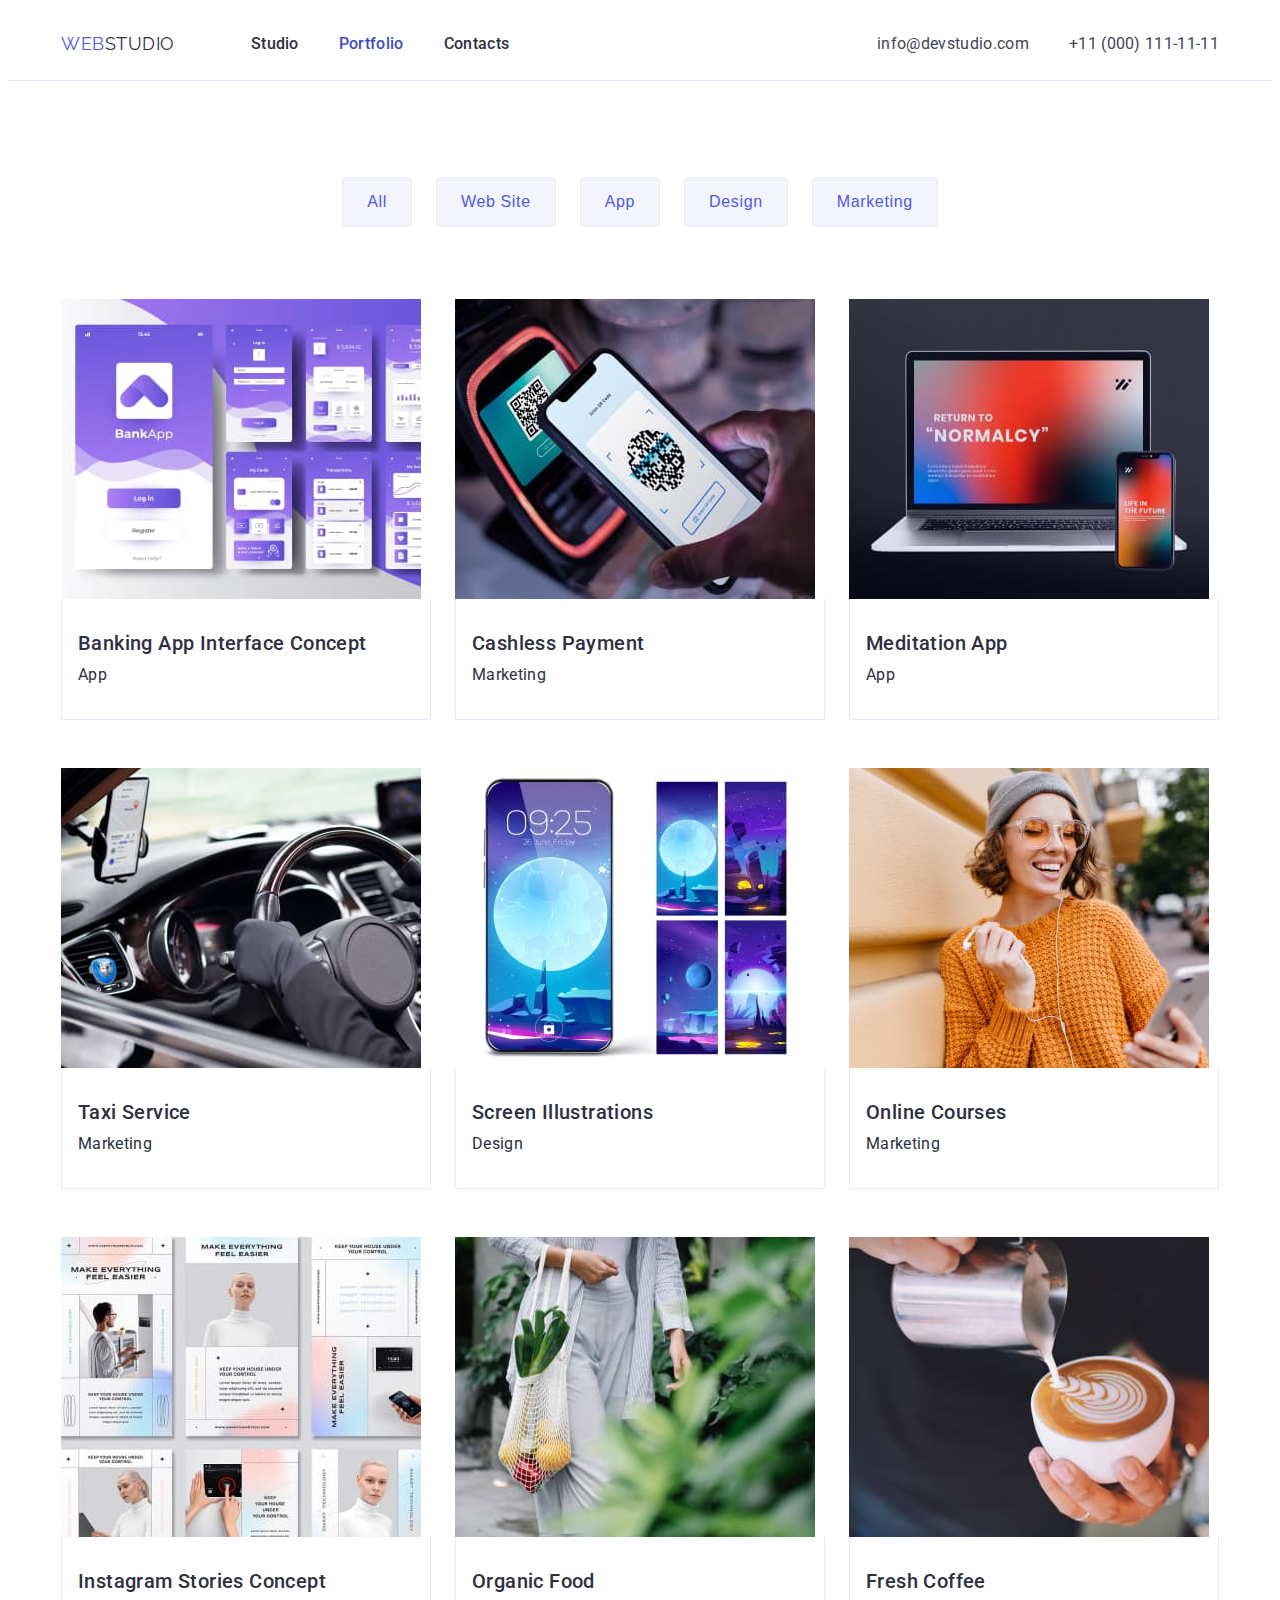
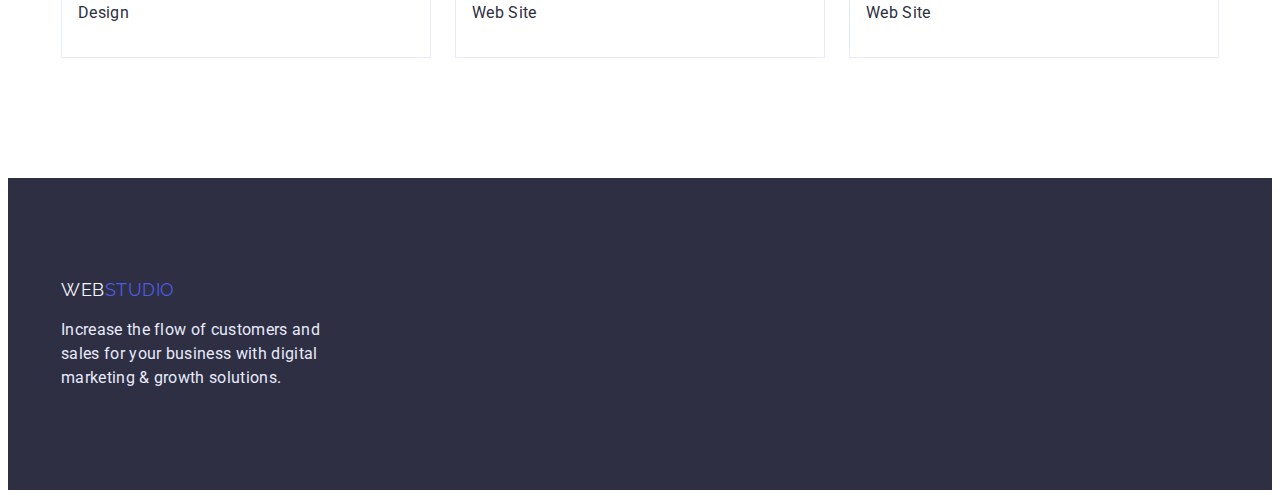
==== portfolio.html @ 8cda0d27 "Initial commit" ====
<!DOCTYPE html>
<html lang="en">
  <head>
    <meta charset="UTF-8" />
    <meta http-equiv="X-UA-Compatible" content="IE=edge" />
    <meta name="viewport" content="width=device-width, initial-scale=1.0" />
    <title>Portfolio</title>
    <link rel="preconnect" href="https://fonts.googleapis.com" />
    <link rel="preconnect" href="https://fonts.gstatic.com" crossorigin />
    <link
      href="https://fonts.googleapis.com/css2?family=Raleway:wght@800&family=Roboto:wght@400;500;700;900&display=swap"
      rel="stylesheet"
    />
    <link
      rel="stylesheet"
      href="https://cdnjs.cloudflare.com/ajax/libs/modern-normalize/1.1.0/modern-normalize.min.css"
      integrity="sha512-wpPYUAdjBVSE4KJnH1VR1HeZfpl1ub8YT/NKx4PuQ5NmX2tKuGu6U/JRp5y+Y8XG2tV+wKQpNHVUX03MfMFn9Q=="
      crossorigin="anonymous"
      referrerpolicy="no-referrer"
    />
    <link rel="stylesheet" href="./css/styles.css" />
  </head>
  <body>
    <!-- Header -->
    <header class="header">
      <div class="container nav">
        <nav class="header-nav">
          <a href="./index.html" class="header-logo logo">
            <span class="accent">Web</span>Studio
          </a>
          <ul class="header-list list">
            <li class="header-item">
              <a href="./index.html" class="header-link link">Studio</a>
            </li>
            <li class="header-item">
              <a href="./portfolio.html" class="header-link current link">
                Portfolio
              </a>
            </li>
            <li class="header-item">
              <a href="" class="header-link link">Contacts</a>
            </li>
          </ul>
        </nav>
        <address class="header-address">
          <ul class="header-contact list">
            <li class="header-item">
              <a href="mailto:info@devstudio.com" class="header-commerce link">
                info@devstudio.com
              </a>
            </li>
            <li class="header-item">
              <a href="tel:+110001111111" class="header-commerce link">
                +11 (000) 111-11-11
              </a>
            </li>
          </ul>
        </address>
      </div>
    </header>

    <!-- Main -->
    <main>
      <!-- Portfolio -->
      <section class="portfolio">
        <div class="container">
          <h1 class="visually-hidden">Our works</h1>
          <ul class="btn-list list">
            <li>
              <button class="portfolio-btn btn" type="button">All</button>
            </li>
            <li>
              <button class="portfolio-btn btn" type="button">Web Site</button>
            </li>
            <li>
              <button class="portfolio-btn btn" type="button">App</button>
            </li>
            <li>
              <button class="portfolio-btn btn" type="button">Design</button>
            </li>
            <li>
              <button class="portfolio-btn btn" type="button">Marketing</button>
            </li>
          </ul>
          <ul class="portfolio-list list">
            <li class="portfolio-item">
              <a href="" class="portfolio-link link">
                <img src="./images/img8.jpg" alt="Banking App" width="360" />
                <div class="portfolio-item-wrap">
                  <h2 class="portfolio-title title">
                    Banking App Interface Concept
                  </h2>
                  <p class="portfolio-text">App</p>
                </div>
              </a>
            </li>
            <li class="portfolio-item">
              <a href="" class="portfolio-link link">
                <img
                  src="./images/img9.jpg"
                  alt="Cashless Payment"
                  width="360"
                />
                <div class="portfolio-item-wrap">
                  <h2 class="portfolio-title title">Cashless Payment</h2>
                  <p class="portfolio-text">Marketing</p>
                </div>
              </a>
            </li>
            <li class="portfolio-item">
              <a href="" class="portfolio-link link">
                <img src="./images/img10.jpg" alt="Laptop" width="360" />
                <div class="portfolio-item-wrap">
                  <h2 class="portfolio-title title">Meditation App</h2>
                  <p class="portfolio-text">App</p>
                </div>
              </a>
            </li>
            <li class="portfolio-item">
              <a href="" class="portfolio-link link">
                <img src="./images/img11.jpg" alt="Car" width="360" />
                <div class="portfolio-item-wrap">
                  <h2 class="portfolio-title title">Taxi Service</h2>
                  <p class="portfolio-text">Marketing</p>
                </div>
              </a>
            </li>
            <li class="portfolio-item">
              <a href="" class="portfolio-link link">
                <img src="./images/img12.jpg" alt="Screens" width="360" />
                <div class="portfolio-item-wrap">
                  <h2 class="portfolio-title title">Screen Illustrations</h2>
                  <p class="portfolio-text">Design</p>
                </div>
              </a>
            </li>
            <li class="portfolio-item">
              <a href="" class="portfolio-link link">
                <img src="./images/img13.jpg" alt="Woman" width="360" />
                <div class="portfolio-item-wrap">
                  <h2 class="portfolio-title title">Online Courses</h2>
                  <p class="portfolio-text">Marketing</p>
                </div>
              </a>
            </li>
            <li class="portfolio-item">
              <a href="" class="portfolio-link link">
                <img src="./images/img14.jpg" alt="Stories" width="360" />
                <div class="portfolio-item-wrap">
                  <h2 class="portfolio-title title">
                    Instagram Stories Concept
                  </h2>
                  <p class="portfolio-text">Design</p>
                </div>
              </a>
            </li>
            <li class="portfolio-item">
              <a href="" class="portfolio-link link">
                <img src="./images/img15.jpg" alt="Organic Food" width="360" />
                <div class="portfolio-item-wrap">
                  <h2 class="portfolio-title title">Organic Food</h2>
                  <p class="portfolio-text">Web Site</p>
                </div>
              </a>
            </li>
            <li class="portfolio-item">
              <a href="" class="portfolio-link link">
                <img src="./images/img16.jpg" alt="Coffee" />
                <div class="portfolio-item-wrap">
                  <h2 class="portfolio-title title">Fresh Coffee</h2>
                  <p class="portfolio-text">Web Site</p>
                </div>
              </a>
            </li>
          </ul>
        </div>
      </section>
    </main>

    <!-- Footer -->
    <footer class="footer">
      <div class="container">
        <a href="./index.html" class="footer-logo logo"
          ><span class="footer-accent">Web</span>Studio
        </a>
        <p class="footer-text">
          Increase the flow of customers and sales for your business with
          digital marketing & growth solutions.
        </p>
      </div>
    </footer>
  </body>
</html>
---- css/styles.css ----
:root {
  /* Iris #4d5ae5; */
  --primary-brand-color: #4d5ae5;

  /* Ocean #404bbf; */
  --hover-color: #404bbf;

  /* Navy-Blue #2e2f42; */
  --title-color: #2e2f42;
  --hero-bg-color: #2e2f42;
  --footer-bg-color: #2e2f42;

  /* greeen #31d0aa; */
  --footer-hover-color: #31d0aa;

  /* Slate #434455; */
  --text-color: #434455;

  /* Light slate #8E8F99; */
  --helped-color: #8e8f99;

  /* Cornflower #E7E9FC; */
  --footer-text: #e7e9fc;
  --border-color: #e7e9fc;

  /* Cloud #F4F4FD;  */
  --team-bg-color: #f4f4fd;
  --secondary-bg-btn: #f4f4fd;
  --footer-span-color: #f4f4fd;

  /* white */
  --white: #ffffff;
}

/* ----------------------------BODY---------------------------- */
body {
  font-family: "Roboto", sans-serif;
  font-size: 16px;
  line-height: 1.5;
  color: var(--text-color);
  background-color: #ffffff;
}

p,
h1,
h2,
h3,
h4,
h5,
h6 {
  margin: 0;
}

ul {
  margin: 0;
  padding-left: 0;
}

img {
  display: block;
  max-width: 100%;
  height: auto;
}

.list {
  list-style: none;
}

.link {
  text-decoration: none;
}

.link:hover,
.link:focus {
  color: var(--hover-color);
}

.visually-hidden {
  position: absolute;
  width: 1px;
  height: 1px;
  margin: -1px;
  border: 0;
  padding: 0;
  white-space: nowrap;
  clip-path: inset(100%);
  clip: rect(0 0 0 0);
  overflow: hidden;
}

.container {
  width: 100%;
  max-width: 1158px;
  padding: 0 15px;
  margin: 0 auto;
  /* outline: 2px solid tomato; */
}

.section {
  padding-top: 120px;
  padding-bottom: 120px;
}
/* ----------------------------BUTTONS---------------------------- */
.btn {
  font-size: 16px;
  font-weight: 500;
  line-height: 1.5;
  letter-spacing: 0.04em;
  cursor: pointer;
}

.hero-btn:hover,
.hero-btn:focus {
  color: var(--white);
  background-color: var(--hover-color);
}

.hero-btn {
  min-width: 169px;
  padding: 16px 32px;
  margin: 0 auto;
  color: var(--white);
  background-color: var(--primary-brand-color);
  border: none;
  border-radius: 4px;
  box-shadow: 0px 4px 4px rgba(0, 0, 0, 0.15);
}

.portfolio-btn {
  padding: 12px 24px;
  color: var(--primary-brand-color);
  background-color: var(--secondary-bg-btn);
  border: 1px solid var(--border-color);
  border-radius: 4px;
}

.portfolio-btn:hover,
.portfolio-btn:focus {
  color: var(--white);
  background-color: var(--hover-color);
  border: 1px solid transparent;
  box-shadow: 0px 3px 1px rgba(0, 0, 0, 0.1), 0px 2px 1px rgba(0, 0, 0, 0.08),
    0px 2px 2px rgba(0, 0, 0, 0.12);
}

/* ----------------------------HEADER---------------------------- */
.header {
  border-bottom: 1px solid var(--border-color);
}

.header-nav {
  display: flex;
  gap: 76px;
}

.nav {
  display: flex;
  align-items: center;
  justify-content: space-between;
}

.logo {
  font-family: "Raleway";
  font-size: 18px;
  line-height: 1.33;
  letter-spacing: 0.03em;
  text-transform: uppercase;
  text-decoration: none;
}

.header-logo {
  padding-top: 24px;
  padding-bottom: 24px;
  color: var(--title-color);
}

.accent {
  color: var(--primary-brand-color);
}

.header-list {
  display: flex;
  gap: 40px;
}

.header-link {
  display: block;
  padding-top: 24px;
  padding-bottom: 24px;
  font-weight: 500;
  letter-spacing: 0.02em;
  color: var(--title-color);
}

.header-link.current {
  color: var(--hover-color);
}

.header-contact {
  display: flex;
  gap: 40px;
}

.header-commerce {
  font-style: normal;
  letter-spacing: 0.02em;
  color: inherit;
}
/* ----------------------------MAIN---------------------------- */
/* -----------------------SECTION TITLES----------------------- */
.section-title {
  margin-bottom: 72px;
  font-size: 36px;
  line-height: 1.11;
  text-align: center;
  letter-spacing: 0.02em;
  text-transform: capitalize;
  color: var(--title-color);
}

.title {
  margin-bottom: 8px;
  font-weight: 500;
  font-size: 20px;
  line-height: 1.2;
  letter-spacing: 0.02em;
  color: var(--title-color);
}

/* ----------------------------HERO---------------------------- */
.hero {
  text-align: center;
  padding-top: 188px;
  padding-bottom: 188px;
  background-color: var(--hero-bg-color);
}

.hero-title {
  width: 496px;
  margin: 0 auto 48px;
  font-size: 56px;
  line-height: 1.07;
  letter-spacing: 0.02em;
  color: var(--white);
}

/* ----------------------------CHARACTER---------------------------- */
.character-list {
  display: flex;
  gap: 24px;
}

.character-item {
  flex-basis: calc((100% - 72px) / 4);
}

.character-text {
  letter-spacing: 0.02em;
}
/* ---------------------------WHAT ARE WE DOING--------------------------- */
.work {
  padding-bottom: 120px;
}

.work-list {
  display: flex;
  gap: 24px;
}

.work-item {
  flex-basis: calc((100% - 48px) / 3);
}
/* ----------------------------TEAM----------------------------*/
.team {
  background-color: var(--team-bg-color);
}

.team-list {
  display: flex;
  gap: 24px;
}

.team-item {
  flex-basis: calc((100% - 72px) / 4);
  box-shadow: 0px 1px 6px rgba(46, 47, 66, 0.08),
    0px 1px 1px rgba(46, 47, 66, 0.16), 0px 2px 1px rgba(46, 47, 66, 0.08);
  border-radius: 0px 0px 4px 4px;
}

.team-item-wrap {
  padding: 32px 16px;
  text-align: center;
  background-color: var(--white);
}

.team-text {
  letter-spacing: 0.02em;
}
/* --------------------------PORTFOLIO-------------------------- */
.portfolio {
  padding-top: 96px;
  padding-bottom: 120px;
}

.btn-list {
  display: flex;
  justify-content: center;
  align-items: center;
  margin-bottom: 72px;
  gap: 24px;
}

.portfolio-list {
  display: flex;
  flex-wrap: wrap;
  column-gap: 24px;
  row-gap: 48px;
}

.portfolio-item {
  flex-basis: calc((100% - 48px) / 3);
}

.portfolio-item-wrap {
  padding: 32px 0 32px 16px;
  border: 1px solid #e7e9fc;
  border-top: none;
}

.portfolio-text {
  letter-spacing: 0.02em;
  color: var(--title-color);
}
/* ----------------------------FOOTER---------------------------- */
.footer {
  padding-top: 100px;
  padding-bottom: 100px;
  background-color: var(--footer-bg-color);
}

.footer-logo {
  display: block;
  margin-bottom: 16px;
  color: var(--primary-brand-color);
}

.footer-accent {
  color: var(--footer-span-color);
}

.footer-text {
  width: 264px;
  letter-spacing: 0.02em;
  color: var(--footer-text);
}
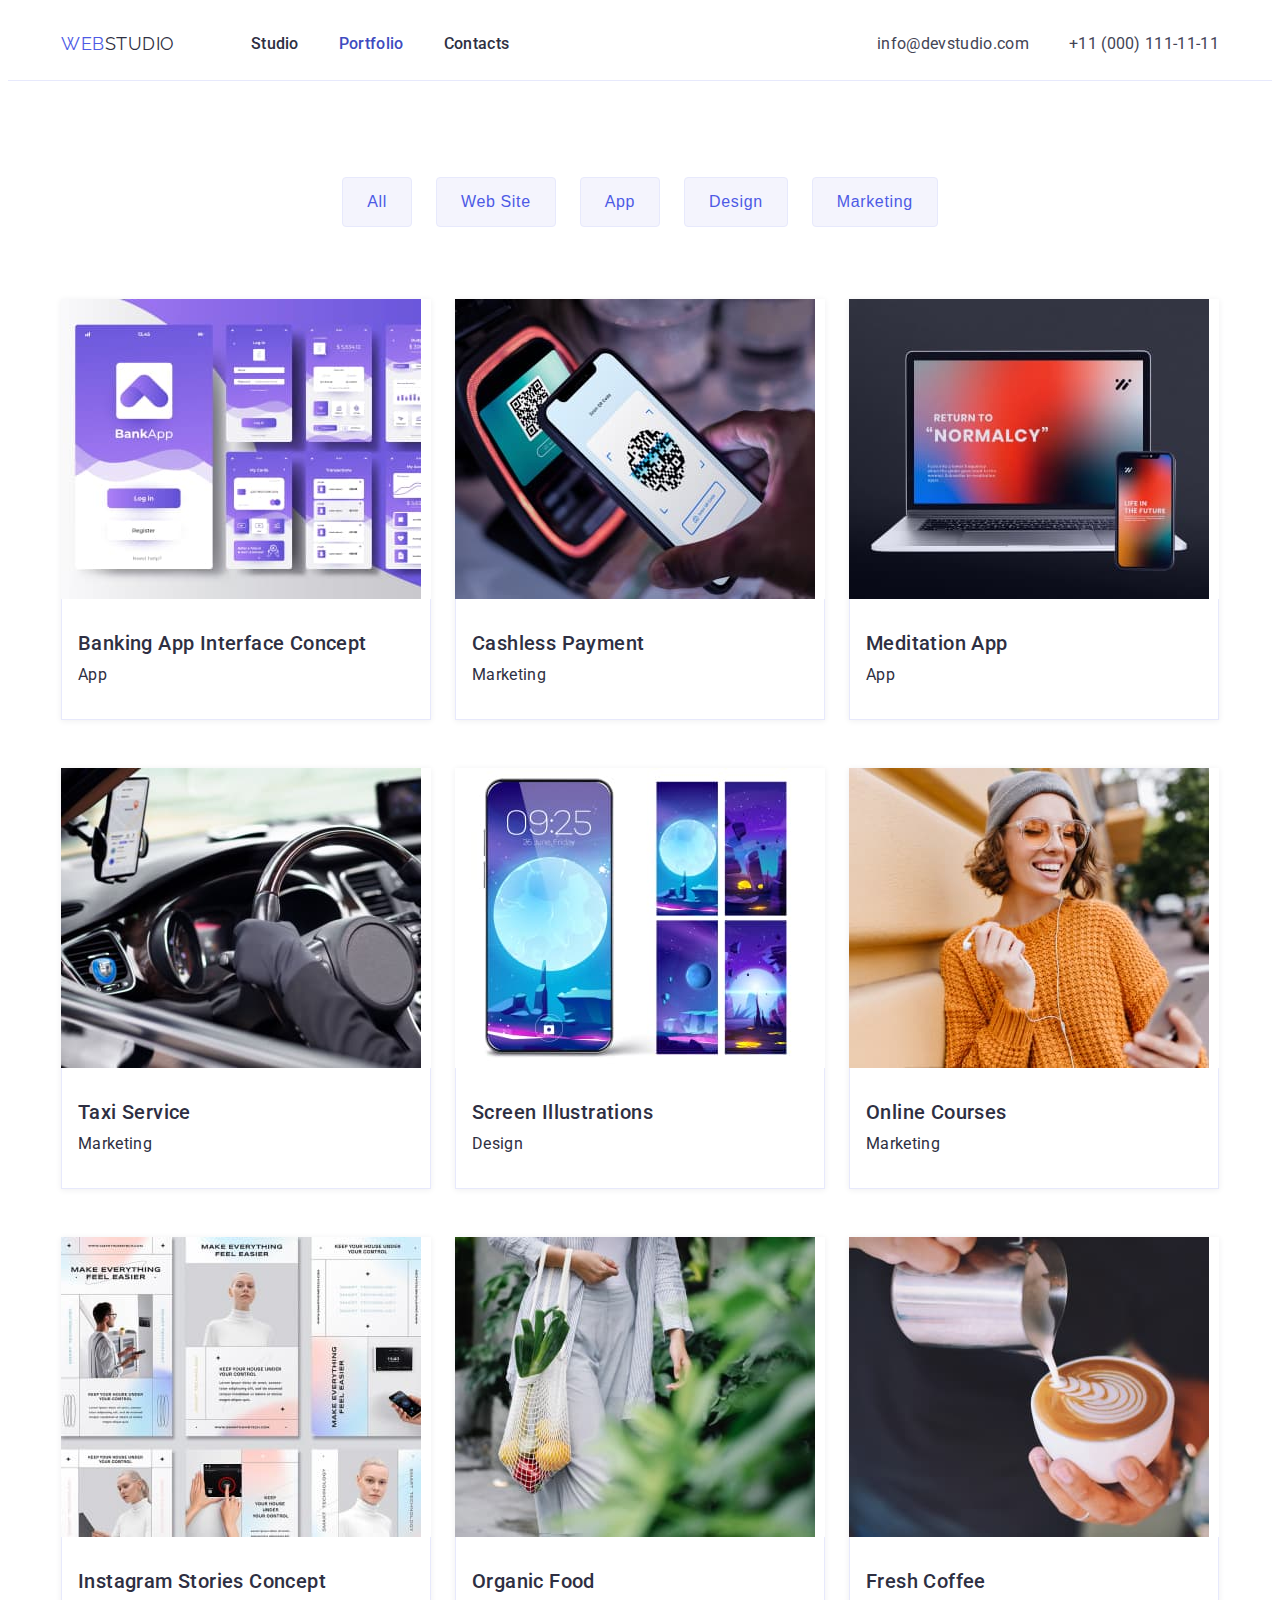
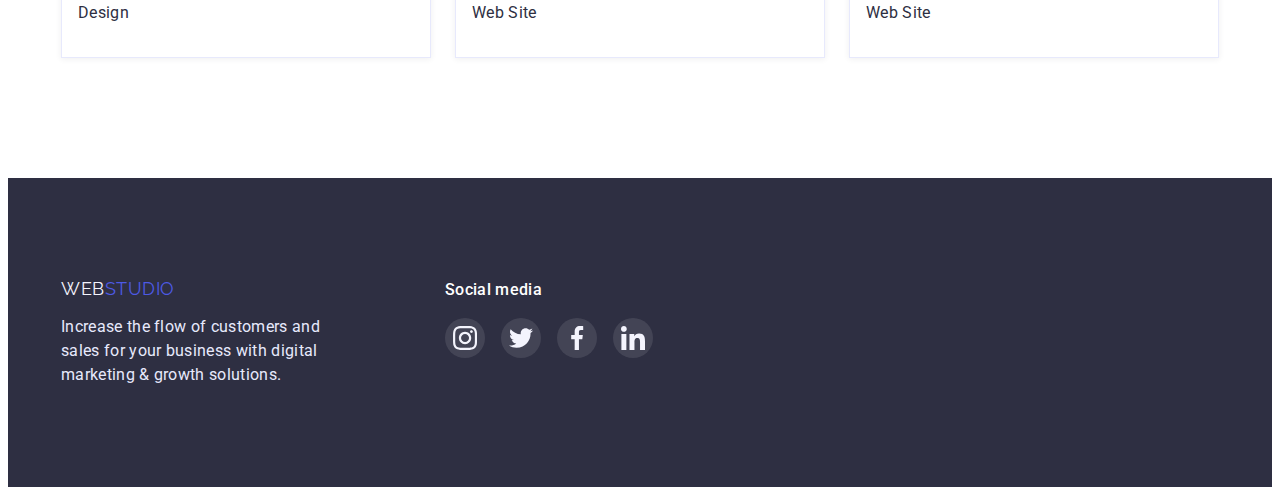
==== commit 8ae20164: "updated" ====
--- a/portfolio.html
+++ b/portfolio.html
@@ -62,7 +62,7 @@
     <!-- Main -->
     <main>
       <!-- Portfolio -->
-      <section class="portfolio">
+      <section class="portfolio section">
         <div class="container">
           <h1 class="visually-hidden">Our works</h1>
           <ul class="btn-list list">
@@ -179,14 +179,49 @@
 
     <!-- Footer -->
     <footer class="footer">
-      <div class="container">
-        <a href="./index.html" class="footer-logo logo"
-          ><span class="footer-accent">Web</span>Studio
-        </a>
-        <p class="footer-text">
-          Increase the flow of customers and sales for your business with
-          digital marketing & growth solutions.
-        </p>
+      <div class="container footer-div">
+        <div class="footer-wrap">
+          <a href="./index.html" class="footer-logo logo"
+            ><span class="footer-accent">Web</span>Studio
+          </a>
+          <p class="footer-text">
+            Increase the flow of customers and sales for your business with
+            digital marketing & growth solutions.
+          </p>
+        </div>
+        <div class="footer-media">
+          <p class="footer-soc">Social media</p>
+          <ul class="footer-soc-list list">
+            <li class="footer-soc-item">
+              <a class="footer-soc-link link" href="">
+                <svg class="footer-icon" width="24" height="24">
+                  <use href="./images/icons.svg#icon-instagram"></use>
+                </svg>
+              </a>
+            </li>
+            <li class="footer-soc-item">
+              <a class="footer-soc-link link" href="">
+                <svg class="footer-icon" width="24" height="24">
+                  <use href="./images/icons.svg#icon-twitter"></use>
+                </svg>
+              </a>
+            </li>
+            <li class="footer-soc-item">
+              <a class="footer-soc-link link" href="">
+                <svg class="footer-icon" width="24" height="24">
+                  <use href="./images/icons.svg#icon-facebook"></use>
+                </svg>
+              </a>
+            </li>
+            <li class="footer-soc-item">
+              <a class="footer-soc-link link" href="">
+                <svg class="footer-icon" width="24" height="24">
+                  <use href="./images/icons.svg#icon-linkedin"></use>
+                </svg>
+              </a>
+            </li>
+          </ul>
+        </div>
       </div>
     </footer>
   </body>
--- a/css/styles.css
+++ b/css/styles.css
@@ -26,12 +26,14 @@
   /* Cloud #F4F4FD;  */
   --team-bg-color: #f4f4fd;
   --secondary-bg-btn: #f4f4fd;
+  --character-icon-bg: #f4f4fd;
+  --social-media-color: #f4f4fd;
   --footer-span-color: #f4f4fd;
+  --hover-border-portfolio: #f4f4fd;
 
   /* white */
   --white: #ffffff;
 }
-
 /* ----------------------------BODY---------------------------- */
 body {
   font-family: "Roboto", sans-serif;
@@ -93,7 +95,6 @@
   max-width: 1158px;
   padding: 0 15px;
   margin: 0 auto;
-  /* outline: 2px solid tomato; */
 }
 
 .section {
@@ -161,8 +162,6 @@
 
 .logo {
   font-family: "Raleway";
-  font-size: 18px;
-  line-height: 1.33;
   letter-spacing: 0.03em;
   text-transform: uppercase;
   text-decoration: none;
@@ -171,6 +170,8 @@
 .header-logo {
   padding-top: 24px;
   padding-bottom: 24px;
+  font-size: 18px;
+  line-height: 1.33;
   color: var(--title-color);
 }
 
@@ -229,9 +230,17 @@
 
 /* ----------------------------HERO---------------------------- */
 .hero {
+  max-width: 1440px;
+  margin: 0 auto;
   text-align: center;
   padding-top: 188px;
   padding-bottom: 188px;
+  background-image: linear-gradient(
+      to right,
+      rgba(46, 47, 66, 0.7),
+      rgba(46, 47, 66, 0.7)
+    ),
+    url(../images/hero-bg.jpg);
   background-color: var(--hero-bg-color);
 }
 
@@ -254,6 +263,13 @@
   flex-basis: calc((100% - 72px) / 4);
 }
 
+.character-icon {
+  background-color: var(--character-icon-bg);
+  border-radius: 4px;
+  padding: 24px 100px;
+  margin-bottom: 8px;
+}
+
 .character-text {
   letter-spacing: 0.02em;
 }
@@ -295,11 +311,72 @@
 
 .team-text {
   letter-spacing: 0.02em;
+  margin-bottom: 8px;
+}
+
+.team-soc-list {
+  display: flex;
+  gap: 24px;
+}
+
+.team-soc-item {
+  flex-basis: calc((100% - 72px) / 4);
+  height: 40px;
+}
+
+.team-soc-link {
+  display: flex;
+  width: 100%;
+  height: 100%;
+  justify-content: center;
+  align-items: center;
+  background-color: var(--primary-brand-color);
+  border-radius: 50%;
+}
+
+.team-icon {
+  fill: var(--social-media-color);
+}
+/* --------------------------CUSTOMERS-------------------------- */
+.customers {
+  padding-top: 130px;
+}
+.customers-list {
+  display: flex;
+  gap: 24px;
+}
+
+.customers-item {
+  flex-basis: calc((100% - 120px) / 6);
+  height: 90px;
+}
+
+.customers-link {
+  display: flex;
+  width: 100%;
+  height: 100%;
+  justify-content: center;
+  align-items: center;
+  border: 1px solid var(--helped-color);
+  border-radius: 4px;
+}
+
+.customers-logo {
+  fill: var(--helped-color);
+}
+
+.customers-link:hover .customers-logo,
+.customers-link:focus .customers-logo {
+  fill: var(--hover-color);
+}
+
+.customers-link:hover,
+.customers-link:focus {
+  border: 1px solid var(--hover-color);
 }
 /* --------------------------PORTFOLIO-------------------------- */
 .portfolio {
   padding-top: 96px;
-  padding-bottom: 120px;
 }
 
 .btn-list {
@@ -319,11 +396,24 @@
 
 .portfolio-item {
   flex-basis: calc((100% - 48px) / 3);
+  box-shadow: 0px 1px 6px rgba(46, 47, 66, 0.08);
 }
 
 .portfolio-item-wrap {
   padding: 32px 0 32px 16px;
-  border: 1px solid #e7e9fc;
+  border: 1px solid var(--border-color);
+  border-top: none;
+}
+
+.portfolio-link {
+  display: block;
+}
+
+.portfolio-link:hover .portfolio-item-wrap,
+.portfolio-link:hover .portfolio-item-wrap {
+  box-shadow: 0px 1px 6px rgba(46, 47, 66, 0.08),
+    0px 1px 1px rgba(46, 47, 66, 0.16), 0px 2px 1px rgba(46, 47, 66, 0.08);
+  border: 0.5px solid var(--hover-border-portfolio);
   border-top: none;
 }
 
@@ -338,9 +428,22 @@
   background-color: var(--footer-bg-color);
 }
 
+.footer-div {
+  display: flex;
+  align-items: start;
+}
+
+.footer-wrap {
+  display: flex;
+  flex-direction: column;
+  gap: 16px;
+}
+
 .footer-logo {
+  width: 115px;
+  font-size: 18px;
+  line-height: 1.17;
   display: block;
-  margin-bottom: 16px;
   color: var(--primary-brand-color);
 }
 
@@ -353,3 +456,46 @@
   letter-spacing: 0.02em;
   color: var(--footer-text);
 }
+
+.footer-media {
+  display: flex;
+  flex-direction: column;
+  gap: 16px;
+  margin-left: 120px;
+}
+
+.footer-soc {
+  font-weight: 500;
+  letter-spacing: 0.02em;
+  color: var(--white);
+}
+
+.footer-soc-list {
+  display: flex;
+  gap: 16px;
+  width: 208px;
+}
+
+.footer-soc-item {
+  flex-basis: calc((100% - 48px) / 4);
+  height: 40px;
+}
+
+.footer-soc-link {
+  display: flex;
+  justify-content: center;
+  align-items: center;
+  width: 100%;
+  height: 100%;
+  background: rgba(255, 255, 255, 0.1);
+  border-radius: 50%;
+}
+
+.footer-soc-link:hover,
+.footer-soc-link:focus {
+  background-color: var(--footer-hover-color);
+}
+
+.footer-icon {
+  fill: var(--social-media-color);
+}
